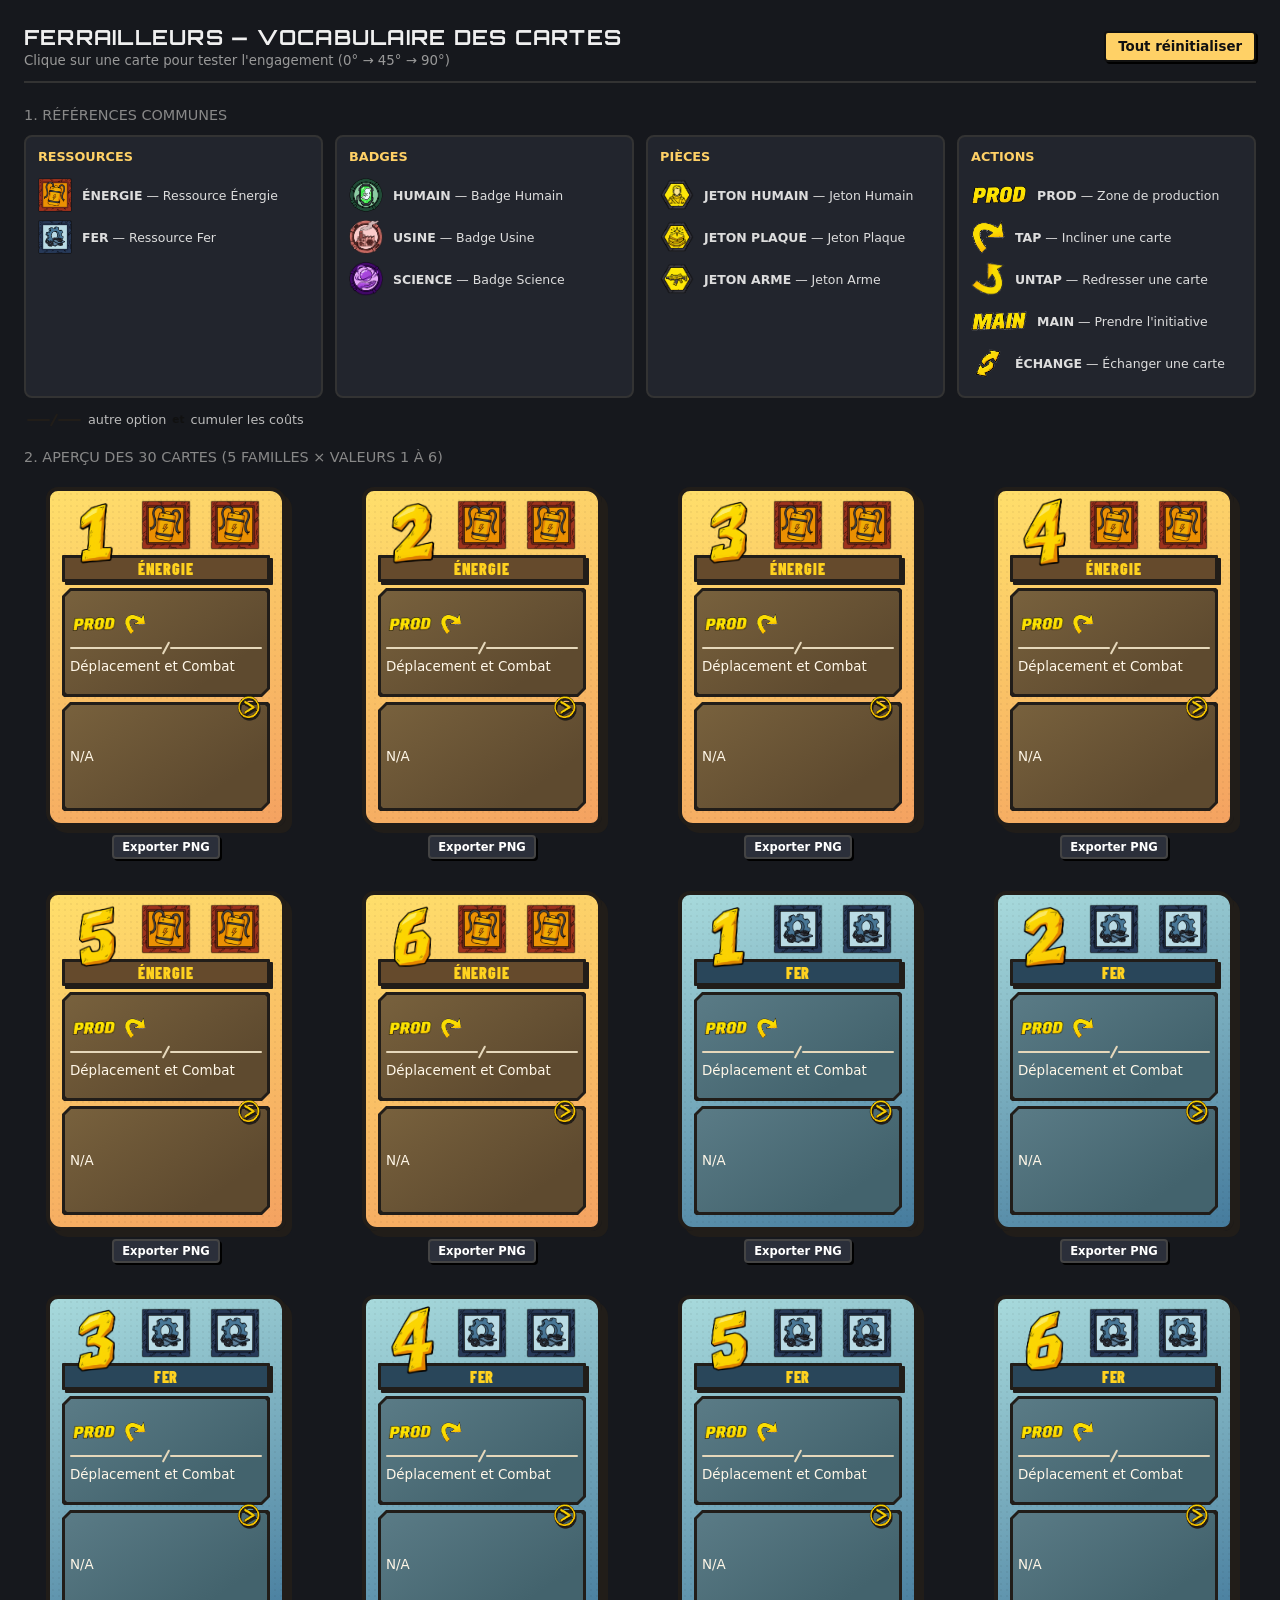
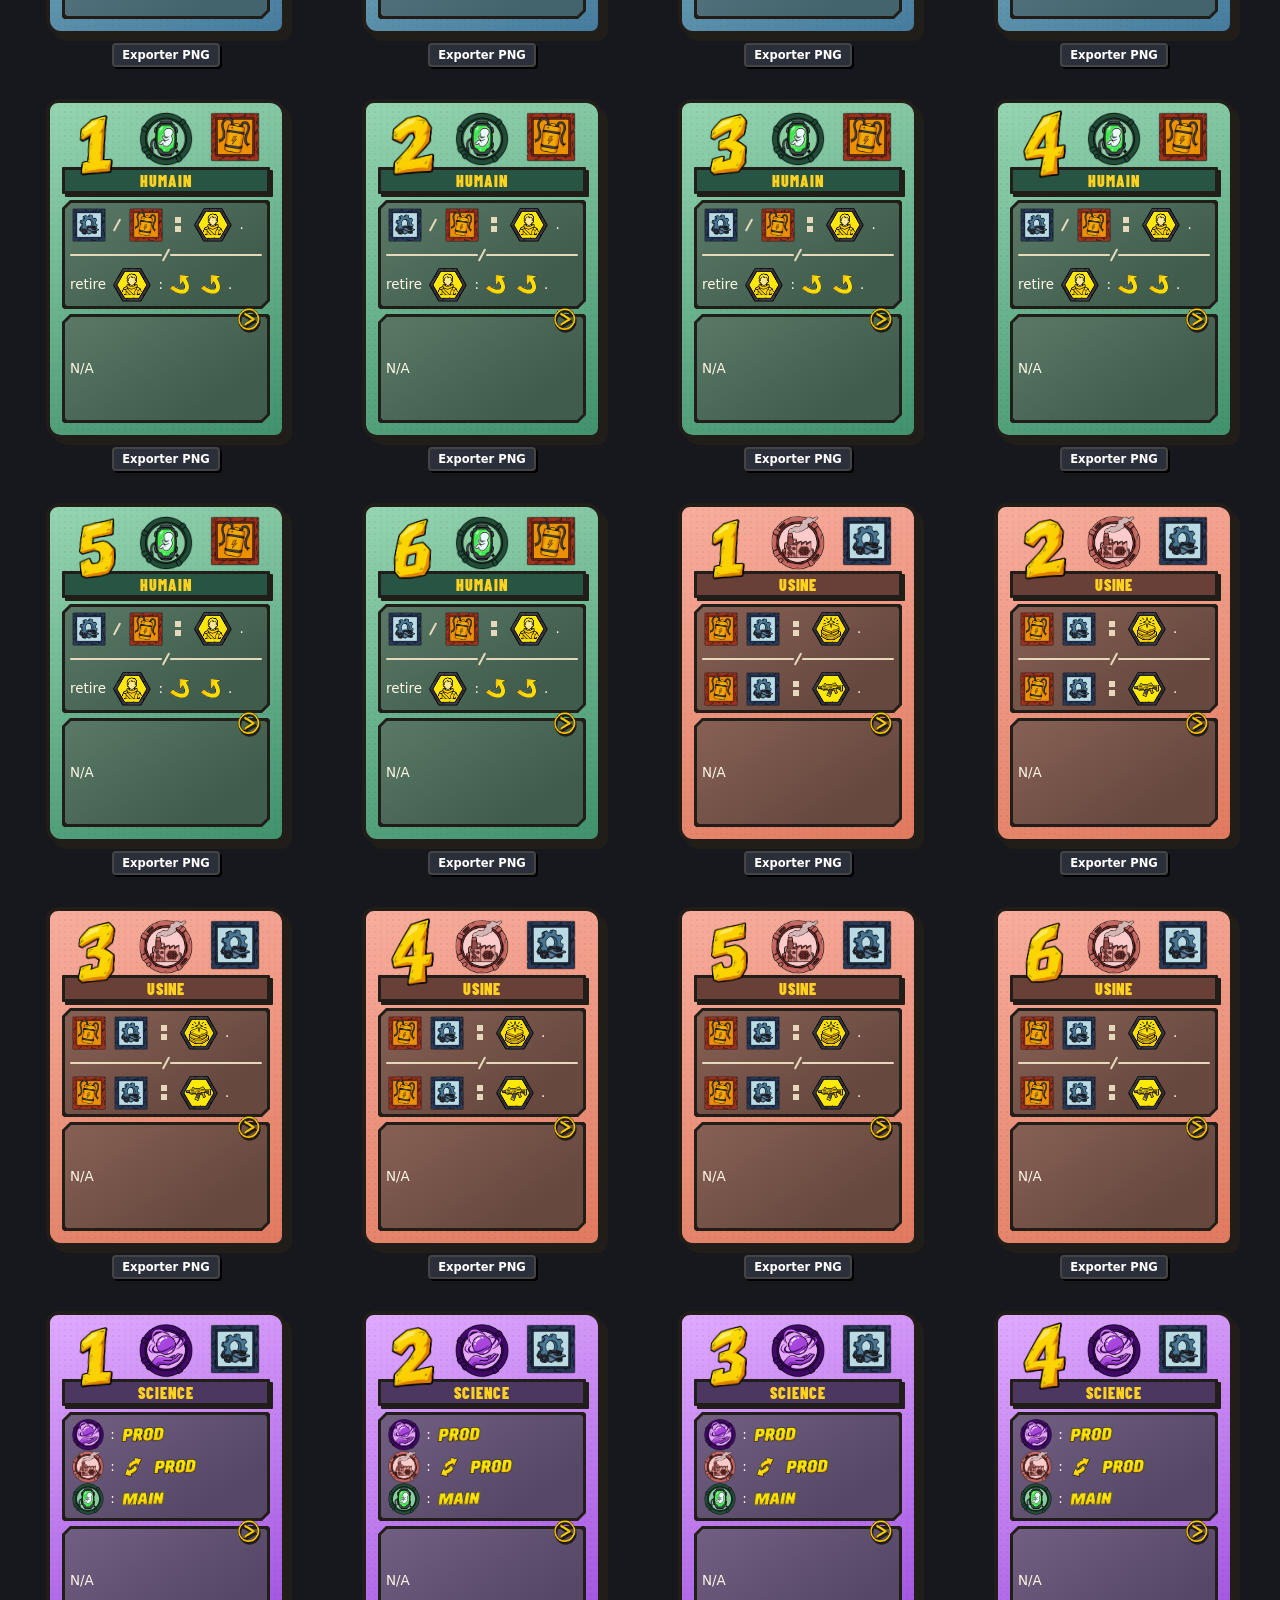
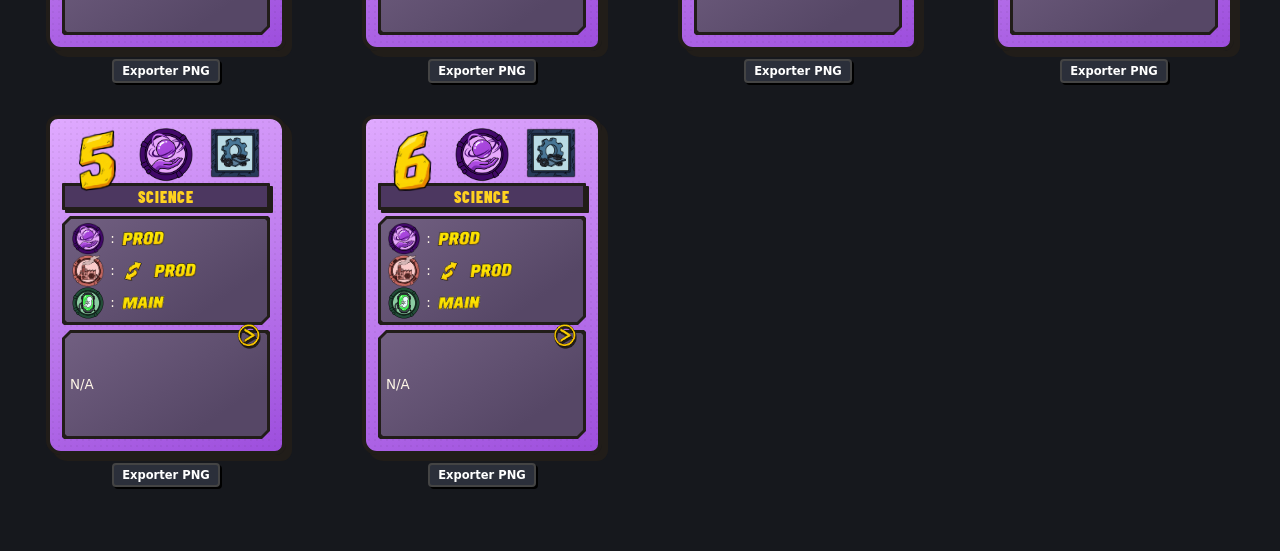
==== preview/cards.html @ 5aa98110 "Initial playable game prototype" ====
<!DOCTYPE html>
<html lang="fr">
<head>
  <meta charset="UTF-8">
  <title>Ferrailleurs — Vocabulaire et aperçu des cartes</title>
  <link href="https://fonts.googleapis.com/css2?family=Orbitron:wght@600;700;800;900&family=Barlow+Condensed:wght@800;900&display=swap" rel="stylesheet">

  <style>
    * { box-sizing: border-box; margin: 0; padding: 0; font-family: 'Segoe UI', system-ui, sans-serif; }
    :root {
      --tone-energie: #f4a261; --tone-fer: #457b9d; --tone-humain: #40916c;
      --tone-usine: #e07a5f; --tone-science: #9d4edd;
    }
    body { background: #16181d; color: #f0f0f0; padding: 24px; }

    header {
      display: flex; justify-content: space-between; align-items: center;
      margin-bottom: 24px; padding-bottom: 12px; border-bottom: 2px solid #333;
    }
    h1 { font-size: 1.3rem; letter-spacing: 0.06em; text-transform: uppercase; font-family: 'Orbitron', 'Barlow Condensed', sans-serif; }
    .controls { display: flex; gap: 10px; align-items: center; font-size: 0.85rem; color: #bbb; }
    button {
      background: #ffd166; color: #111; border: 2px solid #111; padding: 6px 12px;
      font-weight: 800; border-radius: 4px; cursor: pointer; box-shadow: 2px 2px 0 #000;
    }
    button:active { transform: translate(1px, 1px); box-shadow: 1px 1px 0 #000; }

    .section-title { font-size: 0.9rem; text-transform: uppercase; color: #888; margin: 20px 0 12px; }
    .term-groups { display: grid; grid-template-columns: repeat(auto-fit, minmax(260px, 1fr)); gap: 12px; margin-bottom: 28px; }
    .term-group { background: #22252d; border: 2px solid #333; border-radius: 8px; padding: 12px; }
    .term-group h3 { color: #ffd166; font-size: 0.8rem; margin-bottom: 10px; text-transform: uppercase; }
    .term-item { display: flex; align-items: center; gap: 10px; min-height: 42px; font-size: 0.78rem; color: #ddd; }
    .term-icon { width: 34px; height: 34px; object-fit: contain; flex: 0 0 34px; }
    .term-icon.prod, .term-icon.main { width: 56px; flex-basis: 56px; }
    .keyword { display: inline-flex; align-items: center; gap: 3px; font-weight: 900; white-space: nowrap; }
    .resource-word { display: inline-flex; align-items: center; justify-content: center; background: #ffd166; border: 1px solid #111; border-radius: 4px; color: #111; font-size: 0.52rem; font-weight: 900; line-height: 1.05; text-align: center; padding: 2px; width: 40px; height: 40px; }
    .resource-word.inline-icon { width: auto; height: auto; padding: 1px 3px; font-size: 0.55em; }
    .resource-word.term-icon { width: 34px; height: 34px; flex: 0 0 34px; }

    .cards-grid {
      display: grid; grid-template-columns: repeat(auto-fill, minmax(260px, 1fr));
      gap: 32px; justify-items: center; padding: 10px 0 40px;
    }
    body.single-export { width: 240px; height: 340px; padding: 0; overflow: hidden; background: transparent; }
    body.single-export > :not(#cards-list) { display: none !important; }
    body.single-export #cards-list { display: block; width: 240px; height: 340px; margin: 0; padding: 0; }
    body.single-export .card-wrapper { display: none; }
    body.single-export .card-wrapper.export-target { display: flex; width: 240px; height: 340px; gap: 0; }
    body.single-export .card-actions-bar { display: none; }
    body.single-export .card { width: 240px; height: 340px; box-shadow: none; transform: none; }

    /* --- TEMPLATE CARTE (Largeur 240px, Hauteur 340px) --- */
    .card-wrapper { display: flex; flex-direction: column; align-items: center; gap: 8px; }
    .card {
      width: 240px; height: 340px; border-radius: 12px 16px 11px 15px;
      border: 4px solid #211d19; box-shadow: 6px 6px 0 #211d19;
      display: flex; flex-direction: column;
      padding: 12px; position: relative; cursor: pointer;
      transition: transform 0.25s cubic-bezier(0.2, 0.8, 0.2, 1);
      user-select: none; overflow: hidden;
    }
    .card::before {
      content: ""; position: absolute; inset: 0; z-index: 1; pointer-events: none;
      background-image: radial-gradient(circle, rgba(32, 25, 20, 0.22) 0.8px, transparent 1px);
      background-size: 6px 6px; opacity: 0.2; mix-blend-mode: multiply;
    }

    .card.rot-0 { transform: rotate(0deg); }
    .card.rot-45 { transform: rotate(45deg) scale(0.92); }
    .card.rot-90 { transform: rotate(90deg) scale(0.92); filter: brightness(0.75); }

    .bg-energie { --card-ink: #654a2c; --card-shadow: #49351f; --card-panel: #efe6d4; --card-trim: #ffd34e; --box-face-hi: #78613d; --box-face-low: #5e4a2f; --box-edge: #98783e; background: linear-gradient(160deg, #ffdf6b 0%, var(--tone-energie) 100%); color: #111; }
    .bg-ressource { --card-ink: #29465a; --card-shadow: #1d3545; --card-panel: #dce7eb; --card-trim: #81d3df; --box-face-hi: #5a7b86; --box-face-low: #43636d; --box-edge: #2f5562; background: linear-gradient(160deg, #a8dadc 0%, var(--tone-fer) 100%); color: #111; }
    .bg-humain { --card-ink: #285444; --card-shadow: #1d4034; --card-panel: #dcebe2; --card-trim: #83e2b2; --box-face-hi: #597966; --box-face-low: #405c4c; --box-edge: #2d513f; background: linear-gradient(160deg, #95d5b2 0%, var(--tone-humain) 100%); color: #111; }
    .bg-construction { --card-ink: #694038; --card-shadow: #4d302a; --card-panel: #f1ddd8; --card-trim: #ffad94; --box-face-hi: #876054; --box-face-low: #66483f; --box-edge: #55352d; background: linear-gradient(160deg, #f8ad9d 0%, var(--tone-usine) 100%); color: #111; }
    .bg-science { --card-ink: #4c3760; --card-shadow: #382748; --card-panel: #e9dff0; --card-trim: #d59aff; --box-face-hi: #715f81; --box-face-low: #564766; --box-edge: #44334f; background: linear-gradient(160deg, #e0aaff 0%, var(--tone-science) 100%); color: #111; }

    .card-top {
      display: grid; grid-template-columns: repeat(3, minmax(0, 1fr)); gap: 0;
      justify-content: stretch; align-items: start; z-index: 3;
      margin-top: -3px; margin-bottom: 0;
    }
    .top-left-group {
      display: flex; align-items: center; gap: 6px;
    }
    .card-top .top-left-group { display: contents; }
    .card-top .value-box { grid-column: 1; justify-self: center; }
    .card-top .badges-left { grid-column: 2; justify-content: center; }
    .card-top .badges-right { grid-column: 3; justify-content: center; }
    .value-box {
      background: transparent; border: 0; border-radius: 0;
      width: 52px; height: 58px; flex: 0 0 52px;
      display: flex; align-items: flex-start; justify-content: center;
      overflow: visible; transform: rotate(-3deg); z-index: 2;
    }
    .card-number { display: block; width: 74px; height: 74px; max-width: none; object-fit: contain;
      transform: translateY(-4px);}

    .badges-left, .badges-right {
      display: flex; gap: 4px; align-items: center;
    }
    .badge-icon {
      width: 52px; height: 52px; display: flex; align-items: center; justify-content: center;
    }
    .card-top .badge-icon { width: 50px; height: 50px; }
    .card-top .badge-icon.badge-round { width: 54px; height: 54px; }
    .badge-icon img { width: 100%; height: 100%; object-fit: contain; }

    .inline-icon, .effect-icon { width: 32px; height: 32px; display: inline-block; object-fit: contain; vertical-align: middle; margin: 0 2px; border: 0; outline: 0; box-shadow: none; }
    .inline-icon.icon-energie, .inline-icon.icon-fer { width: 34px; height: 34px; }
    .inline-icon.icon-tokenhumain, .inline-icon.icon-tokenplaque, .inline-icon.icon-tokenarme { width: 40px; height: 40px; }
    .effect-icon.prod, .effect-icon.main { width: 44px; height: 29px; }
    .effect-icon.tap, .effect-icon.untap { width: 22px; height: 22px; }
    .effect-icon.swap { width: 24px; height: 24px; }
    .logic-word { display: inline-block; font-weight: 700; font-size: 0.65rem; margin: 0 2px; color: #111; line-height: 1.15; vertical-align: baseline; }
    .effect-colon { display: inline-flex; flex-direction: column; align-items: center; justify-content: center; gap: 3px; width: 12px; height: 24px; margin: 0 3px; vertical-align: middle; }
    .effect-colon::before, .effect-colon::after { content: ""; display: block; width: 6px; height: 6px; background: #211d19; }
    .choice-slash { display: inline-block; position: relative; width: 8px; height: 18px; vertical-align: middle; margin: 0 1px; }
    .choice-slash::before { content: ""; position: absolute; left: 3px; top: 2px; width: 2px; height: 14px; border-radius: 1px; background: #211d19; transform: rotate(28deg); }
    .choice-divider { display: flex; align-items: center; justify-content: center; gap: 0; width: 100%; height: 12px; margin: 4px 0; }
    .choice-divider::before, .choice-divider::after { content: ""; flex: 1; height: 2px; background: #211d19; border-radius: 1px; }
    .choice-divider .choice-slash { width: 8px; margin: 0; }
    .operator-legend { display: flex; flex-wrap: wrap; align-items: center; gap: 4px; color: #bbb; font-size: 0.8rem; margin: -14px 0 22px; }
    .operator-legend .choice-divider { width: 54px; flex: 0 0 54px; margin: 0 3px; }

    .family-banner {
      font-family: 'Barlow Condensed', 'Arial Narrow', sans-serif;
      font-weight: 900; font-size: 1rem; text-transform: uppercase;
      background: var(--card-ink); color: #ffd21f; padding: 1px 8px; border-radius: 1px;
      letter-spacing: 0.06em; border: 3px solid #211d19;
      box-shadow: 3px 3px 0 #211d19;
      text-align: center; margin-top: -3px; ; margin-bottom: 6px; position: relative; z-index: 2;
    }
    .card-text-container {
      display: flex; flex-direction: column; gap: 5px; z-index: 2; flex: 1; min-height: 0;
    }
    .card-box {
      position: relative; isolation: isolate; background: transparent;
      color: #fff7e8; border: 0; border-radius: 0;
      padding: 7px 8px; font-size: 0.84rem; font-weight: 500; line-height: 1.3;
      box-shadow: none;
      flex: 1; min-height: 0; display: flex; flex-direction: column; justify-content: center;
    }
    .card-box::before, .card-box::after { content: ""; position: absolute; pointer-events: none; }
    .card-box::before {
      inset: 0; z-index: -2; background: #211d19;
      clip-path: polygon(0 8px, 8px 0, calc(100% - 2px) 0, 100% 2px, 100% calc(100% - 8px), calc(100% - 8px) 100%, 2px 100%, 0 calc(100% - 2px));
      filter: drop-shadow(3px 3px 0 var(--box-edge)) drop-shadow(1px 1px 0 #211d19);
    }
    .card-box::after {
      inset: 3px; z-index: -1;
      background: linear-gradient(145deg, var(--box-face-hi) 0%, var(--box-face-low) 78%);
      clip-path: polygon(0 6px, 6px 0, calc(100% - 2px) 0, 100% 2px, 100% calc(100% - 6px), calc(100% - 6px) 100%, 2px 100%, 0 calc(100% - 2px));
    }
    .card-box > div { position: relative; z-index: 1; }
    .sup-icon { position: absolute; top: -8px; right: 8px; z-index: 3; width: 26px; height: 26px; object-fit: contain; filter: drop-shadow(1px 2px 0 #211d19); }
    .card-box .choice-divider::before, .card-box .choice-divider::after,
    .card-box .choice-slash::before,
    .card-box .effect-colon::before, .card-box .effect-colon::after { background: #e6d8bb; }

    .btn-mini { padding: 3px 8px; font-size: 0.72rem; background: #2b2f3a; color: #fff; border-color: #444; }
  </style>
</head>
<body>

  <header>
    <div>
      <h1>Ferrailleurs — Vocabulaire des cartes</h1>
      <small style="color:#999">Clique sur une carte pour tester l'engagement (0° → 45° → 90°)</small>
    </div>
    <div class="controls">
      <button onclick="resetAllRotations()">Tout réinitialiser</button>
    </div>
  </header>

  <div class="section-title">1. Références communes</div>
  <div class="term-groups" id="terms-list"></div>
  <div class="operator-legend"><span class="choice-divider" aria-hidden="true"><span class="choice-slash"></span></span><span>autre option</span><span class="logic-word">et</span><span>cumuler les coûts</span></div>

  <div class="section-title">2. Aperçu des 30 cartes (5 familles × valeurs 1 à 6)</div>
  <div class="cards-grid" id="cards-list"></div>

  <script src="../src/data/cards.js"></script>
  <script>
    const ICONS = {
      energie: { src: "../assets/resources/badge_power.png", label: "ÉNERGIE", group: "Ressources" },
      fer: { src: "../assets/resources/badge_ressource.png", label: "FER", group: "Ressources" },
      humain: { src: "../assets/badges/badge_human.png", label: "HUMAIN", group: "Badges" },
      usine: { src: "../assets/badges/badge_factory.png", label: "USINE", group: "Badges" },
      science: { src: "../assets/badges/badge_science.png", label: "SCIENCE", group: "Badges" },
      tokenHumain: { src: "../assets/token/token_human.png", label: "JETON HUMAIN", group: "Pièces" },
      tokenPlaque: { src: "../assets/token/token_grid.png", label: "JETON PLAQUE", group: "Pièces" },
      tokenArme: { src: "../assets/token/token_gun.png", label: "JETON ARME", group: "Pièces" },
      prod: { src: "../assets/divers/div_prod.png", label: "PROD", group: "Actions" },
      tap: { src: "../assets/divers/div_tap.png", label: "TAP", group: "Actions" },
      untap: { src: "../assets/divers/div_untap.png", label: "UNTAP", group: "Actions" },
      main: { src: "../assets/divers/div_main.png", label: "MAIN", group: "Actions" },
      swap: { src: "../assets/divers/div_swap.png", label: "ÉCHANGE", group: "Actions" }
    };

    const icon = (key, className = "inline-icon") =>
      `<img src="${ICONS[key].src}" alt="${ICONS[key].label}" class="${className} icon-${key.toLowerCase()}">`;

    const keyword = (key) => icon(key, `effect-icon ${key}`);
    const connector = (word) => `<span class="logic-word">${word.toLowerCase()}</span>`;
    const effectColon = () => `<span class="effect-colon" role="img" aria-label="produit"></span>`;
    const choiceSlash = () => `<span class="choice-slash" role="img" aria-label="choix"></span>`;
    const choiceDivider = () => `<div class="choice-divider" role="img" aria-label="autre option"><span class="choice-slash"></span></div>`;

    const ICON_GROUPS = [
      { title: "Ressources", keys: ["energie", "fer"], descriptions: ["Ressource Énergie", "Ressource Fer"] },
      { title: "Badges", keys: ["humain", "usine", "science"], descriptions: ["Badge Humain", "Badge Usine", "Badge Science"] },
      { title: "Pièces", keys: ["tokenHumain", "tokenPlaque", "tokenArme"], descriptions: ["Jeton Humain", "Jeton Plaque", "Jeton Arme"] },
      { title: "Actions", keys: ["prod", "tap", "untap", "main", "swap"], descriptions: ["Zone de production", "Incliner une carte", "Redresser une carte", "Prendre l'initiative", "Échanger une carte"] }
    ];

    document.getElementById("terms-list").innerHTML = ICON_GROUPS.map(group => `
      <section class="term-group">
        <h3>${group.title}</h3>
        ${group.keys.map((key, i) => `
          <div class="term-item">${icon(key, `term-icon ${key}`)}<span><strong>${ICONS[key].label}</strong> — ${group.descriptions[i]}</span></div>
        `).join("")}
      </section>
    `).join("");

    const renderPreviewTokens = tokens => tokens.map(token => {
      if (token.icon) return ICONS[token.icon].group === "Actions" ? keyword(token.icon) : icon(token.icon);
      if (token.choice) return choiceSlash();
      if (token.colon) return effectColon();
      if (token.divider) return choiceDivider();
      if (token.br) return "<br>";
      return token.text || "";
    }).join(" ");
    const CARDS_SAMPLE = Object.keys(CARD_TYPES).flatMap(type =>
      Array.from({ length: 6 }, (_, index) => {
        const card = createCard(type, index + 1);
        const family = CARD_TYPES[type];
        return {
          ...card, familyName: family.familyName,
          leftBadges: card.leftBadges, rightBadges: card.rightBadges,
          box1: renderPreviewTokens(card.previewTokens), box2: renderPreviewTokens(card.secretPreviewTokens) || "N/A",
        };
      })
    );

    const cardsEl = document.getElementById("cards-list");
    CARDS_SAMPLE.forEach((c, idx) => {
      const badgeClass = t => ["humain", "usine", "science"].includes(t) ? "badge-round" : "badge-square";
      const leftHTML = c.leftBadges.map(t => `<div class="badge-icon ${badgeClass(t)}">${icon(t, "")}</div>`).join("");
      const rightHTML = c.rightBadges.map(t => `<div class="badge-icon ${badgeClass(t)}">${icon(t, "")}</div>`).join("");

      cardsEl.innerHTML += `
        <div class="card-wrapper">
          <div class="card bg-${c.type} rot-0" id="card-${idx}" data-export-key="${c.type}_${c.value}" data-rot="0" onclick="cycleRotation(${idx})">
            
            <div class="card-top">
              <div class="top-left-group">
                <div class="value-box"><img class="card-number" src="../assets/numbers/num_${c.value}.png" alt="Valeur ${c.value}"></div>
                <div class="badges-left">${leftHTML}</div>
              </div>
              <div class="badges-right">${rightHTML}</div>
            </div>

            <div class="family-banner">${c.familyName}</div>

            <div class="card-text-container">
              <div class="card-box"><div>${c.box1}</div></div>
              <div class="card-box lower-box"><img class="sup-icon" src="../assets/divers/div_sup.png" alt=""><div>${c.box2}</div></div>
            </div>

          </div>
          <div class="card-actions-bar">
            <button class="btn-mini" onclick="exportCardPNG('card-${idx}', '${c.type}_${c.value}')">Exporter PNG</button>
          </div>
        </div>`;
    });

    const exportKey = new URLSearchParams(location.search).get("card");
    if (exportKey) {
      document.body.classList.add("single-export");
      document.querySelectorAll(".card-wrapper").forEach(wrapper => {
        wrapper.classList.toggle("export-target", wrapper.querySelector(".card")?.dataset.exportKey === exportKey);
      });
    }

    function cycleRotation(idx) {
      const el = document.getElementById(`card-${idx}`);
      const cur = parseInt(el.dataset.rot, 10);
      const next = cur === 0 ? 45 : (cur === 45 ? 90 : 0);
      el.classList.remove(`rot-${cur}`);
      el.classList.add(`rot-${next}`);
      el.dataset.rot = next;
    }

    function resetAllRotations() {
      document.querySelectorAll(".card").forEach(el => {
        el.classList.remove("rot-45", "rot-90");
        el.classList.add("rot-0");
        el.dataset.rot = 0;
      });
    }

    function exportCardPNG(elementId, filename) {
      const node = document.getElementById(elementId);
      const clone = node.cloneNode(true);
      clone.classList.remove("rot-45", "rot-90");
      clone.classList.add("rot-0");
      clone.style.margin = "0";
      clone.style.boxShadow = "none";

      const styles = document.querySelector("style").innerHTML;
      const svgData = `
        <svg xmlns="http://www.w3.org/2000/svg" width="240" height="340">
          <foreignObject width="100%" height="100%">
            <div xmlns="http://www.w3.org/1999/xhtml">
              <style>${styles}</style>
              ${clone.outerHTML}
            </div>
          </foreignObject>
        </svg>`;

      const img = new Image();
      const svgBlob = new Blob([svgData], { type: "image/svg+xml;charset=utf-8" });
      const url = URL.createObjectURL(svgBlob);

      img.onload = function () {
        const canvas = document.createElement("canvas");
        canvas.width = 480; 
        canvas.height = 680;
        const ctx = canvas.getContext("2d");
        ctx.scale(2, 2);
        ctx.drawImage(img, 0, 0);
        URL.revokeObjectURL(url);

        const a = document.createElement("a");
        a.download = `${filename}.png`;
        a.href = canvas.toDataURL("image/png");
        a.click();
      };
      img.src = url;
    }
  </script>
</body>
</html>
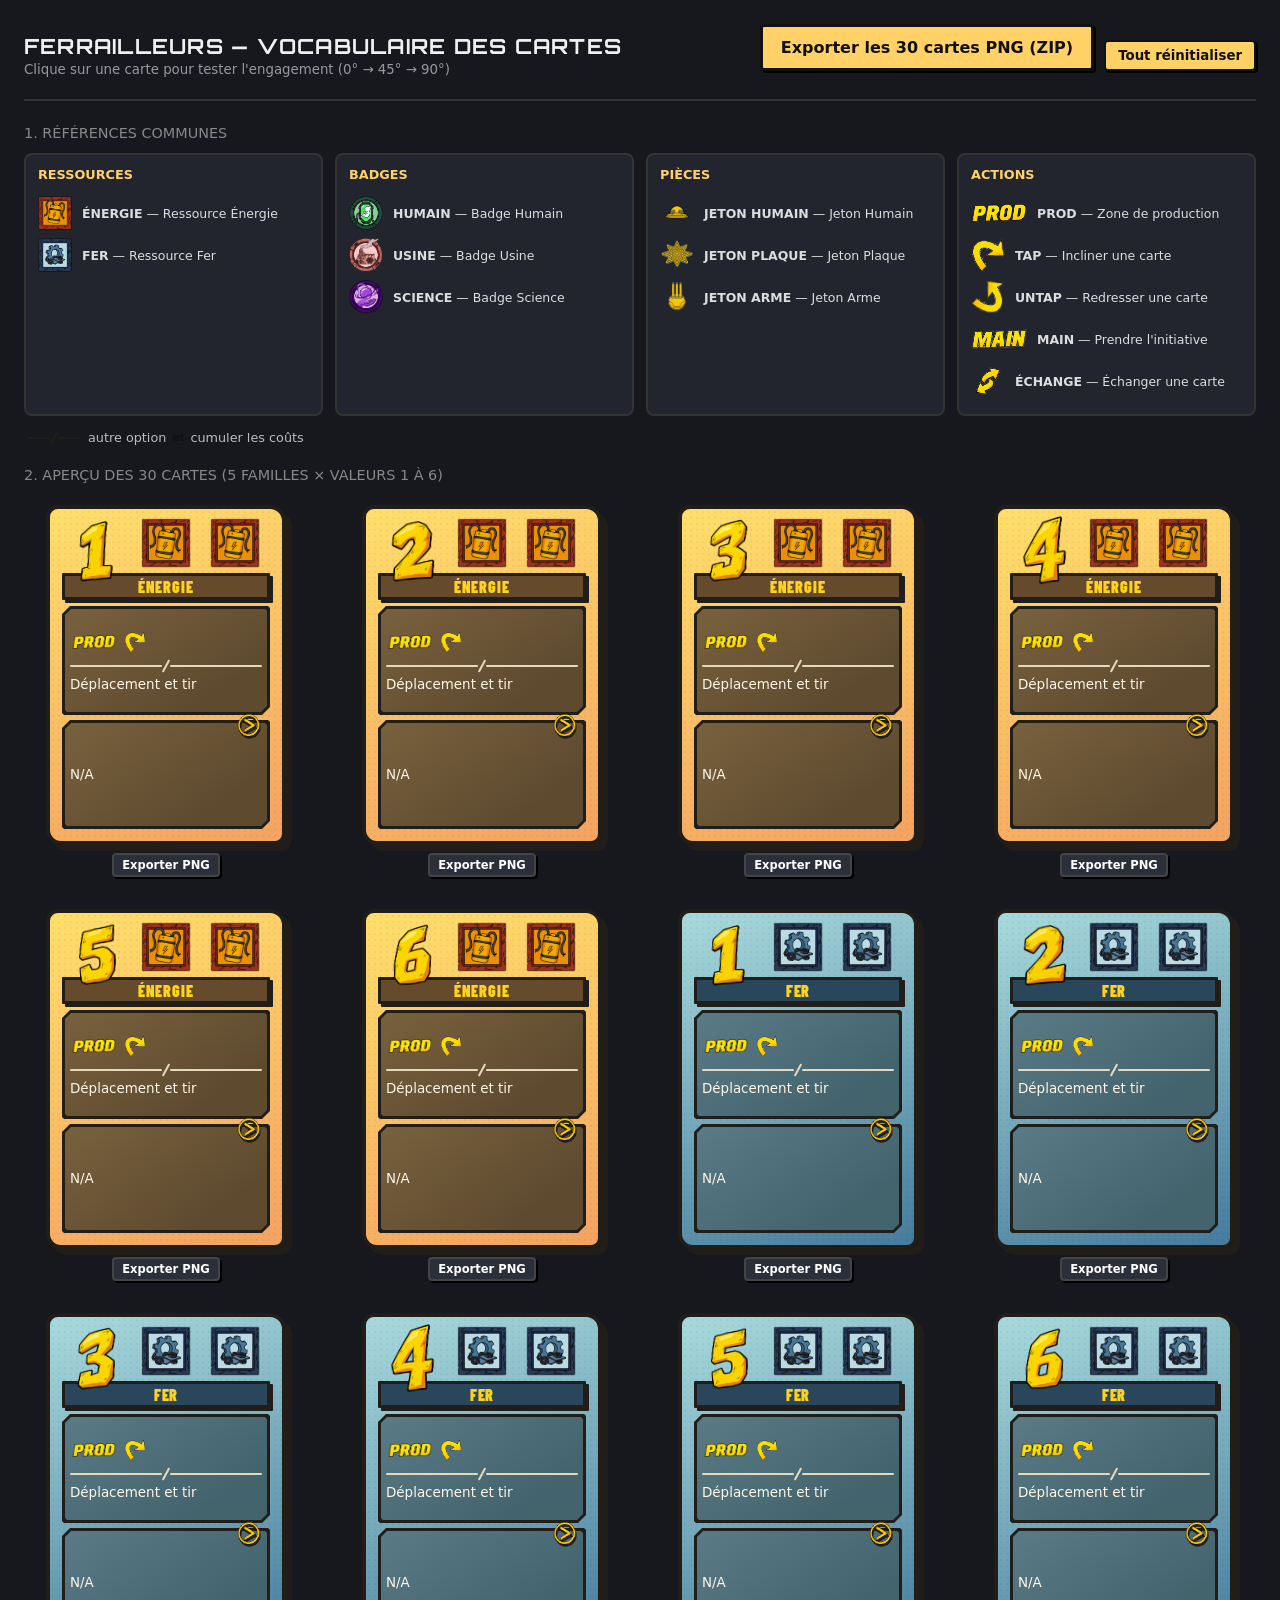
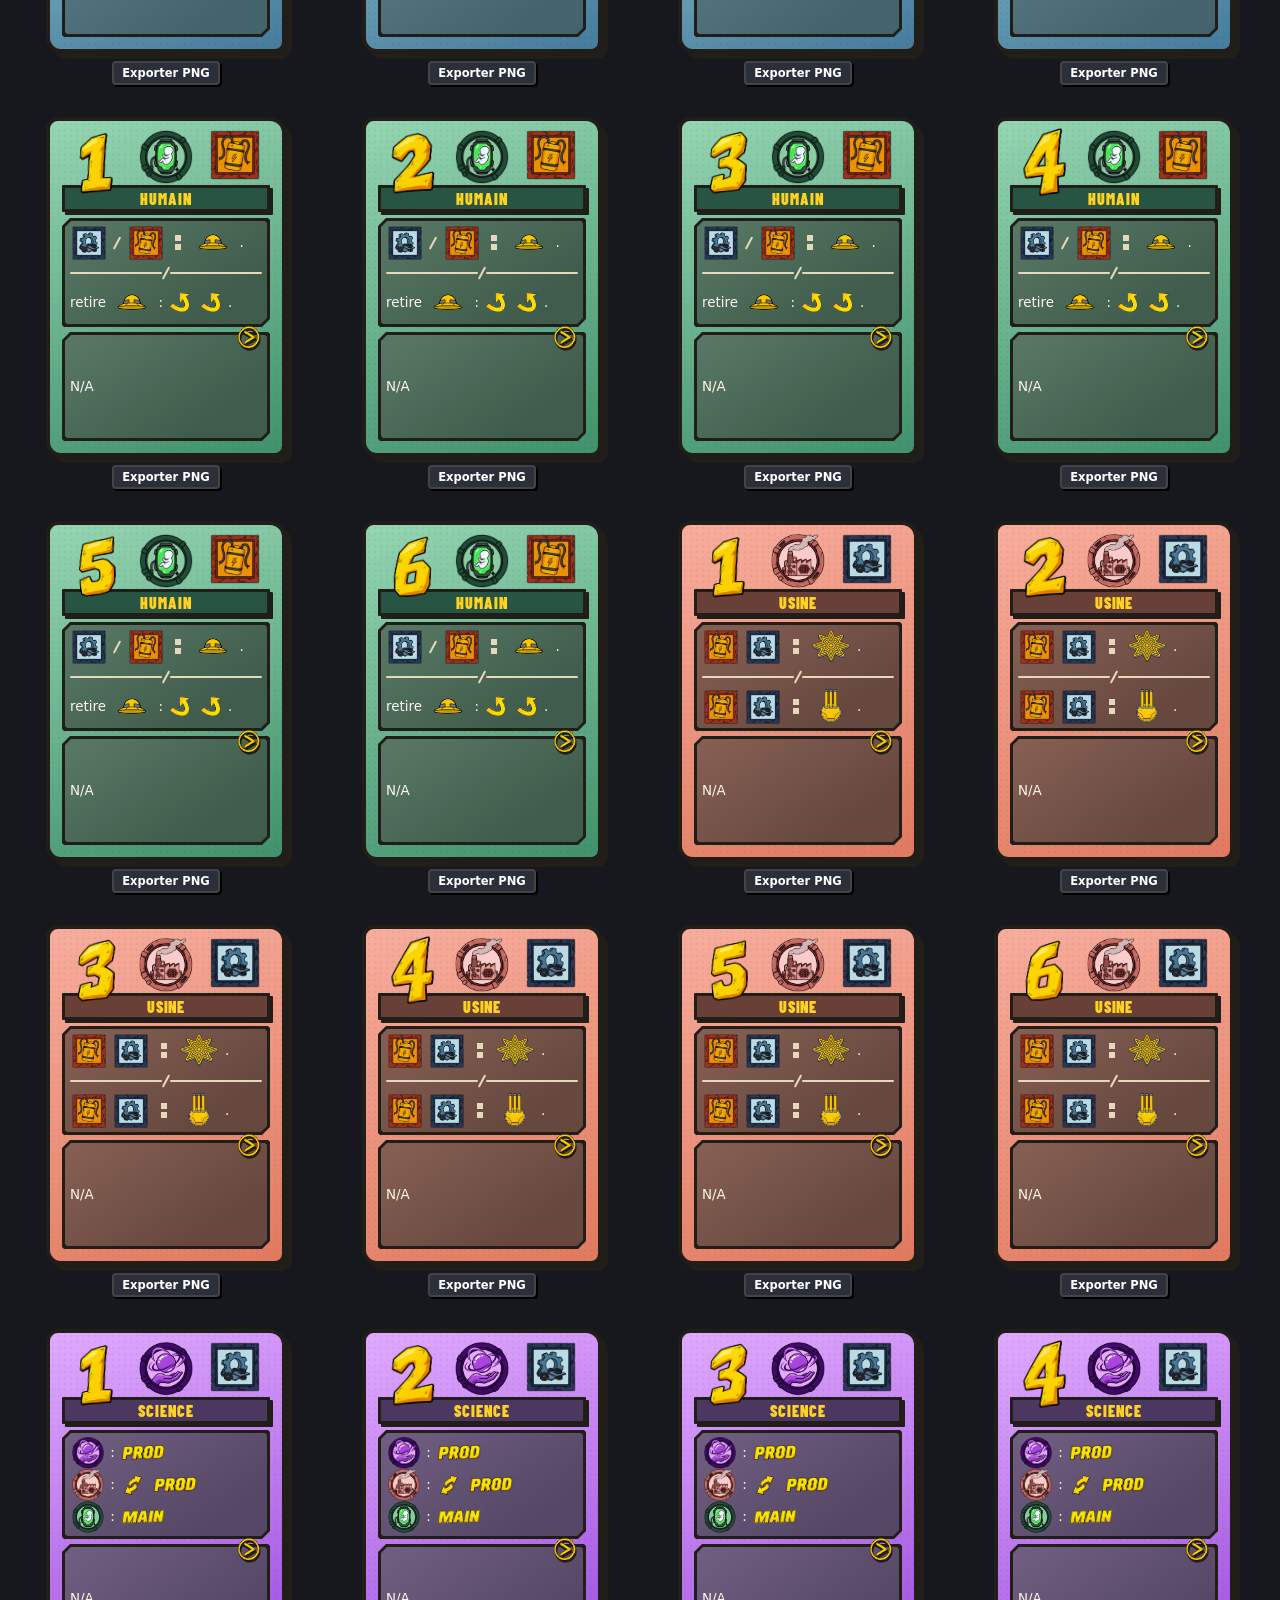
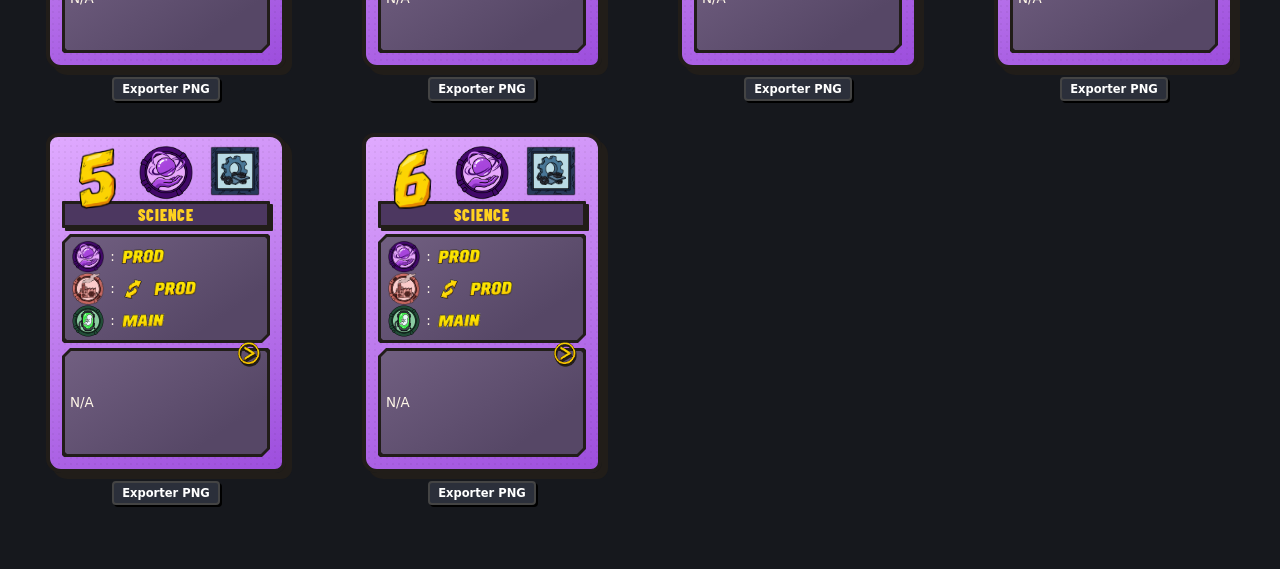
==== commit 68bb275c: "V1: playable game and objective studio" ====
--- a/preview/cards.html
+++ b/preview/cards.html
@@ -5,161 +5,7 @@
   <title>Ferrailleurs — Vocabulaire et aperçu des cartes</title>
   <link href="https://fonts.googleapis.com/css2?family=Orbitron:wght@600;700;800;900&family=Barlow+Condensed:wght@800;900&display=swap" rel="stylesheet">
 
-  <style>
-    * { box-sizing: border-box; margin: 0; padding: 0; font-family: 'Segoe UI', system-ui, sans-serif; }
-    :root {
-      --tone-energie: #f4a261; --tone-fer: #457b9d; --tone-humain: #40916c;
-      --tone-usine: #e07a5f; --tone-science: #9d4edd;
-    }
-    body { background: #16181d; color: #f0f0f0; padding: 24px; }
-
-    header {
-      display: flex; justify-content: space-between; align-items: center;
-      margin-bottom: 24px; padding-bottom: 12px; border-bottom: 2px solid #333;
-    }
-    h1 { font-size: 1.3rem; letter-spacing: 0.06em; text-transform: uppercase; font-family: 'Orbitron', 'Barlow Condensed', sans-serif; }
-    .controls { display: flex; gap: 10px; align-items: center; font-size: 0.85rem; color: #bbb; }
-    button {
-      background: #ffd166; color: #111; border: 2px solid #111; padding: 6px 12px;
-      font-weight: 800; border-radius: 4px; cursor: pointer; box-shadow: 2px 2px 0 #000;
-    }
-    button:active { transform: translate(1px, 1px); box-shadow: 1px 1px 0 #000; }
-
-    .section-title { font-size: 0.9rem; text-transform: uppercase; color: #888; margin: 20px 0 12px; }
-    .term-groups { display: grid; grid-template-columns: repeat(auto-fit, minmax(260px, 1fr)); gap: 12px; margin-bottom: 28px; }
-    .term-group { background: #22252d; border: 2px solid #333; border-radius: 8px; padding: 12px; }
-    .term-group h3 { color: #ffd166; font-size: 0.8rem; margin-bottom: 10px; text-transform: uppercase; }
-    .term-item { display: flex; align-items: center; gap: 10px; min-height: 42px; font-size: 0.78rem; color: #ddd; }
-    .term-icon { width: 34px; height: 34px; object-fit: contain; flex: 0 0 34px; }
-    .term-icon.prod, .term-icon.main { width: 56px; flex-basis: 56px; }
-    .keyword { display: inline-flex; align-items: center; gap: 3px; font-weight: 900; white-space: nowrap; }
-    .resource-word { display: inline-flex; align-items: center; justify-content: center; background: #ffd166; border: 1px solid #111; border-radius: 4px; color: #111; font-size: 0.52rem; font-weight: 900; line-height: 1.05; text-align: center; padding: 2px; width: 40px; height: 40px; }
-    .resource-word.inline-icon { width: auto; height: auto; padding: 1px 3px; font-size: 0.55em; }
-    .resource-word.term-icon { width: 34px; height: 34px; flex: 0 0 34px; }
-
-    .cards-grid {
-      display: grid; grid-template-columns: repeat(auto-fill, minmax(260px, 1fr));
-      gap: 32px; justify-items: center; padding: 10px 0 40px;
-    }
-    body.single-export { width: 240px; height: 340px; padding: 0; overflow: hidden; background: transparent; }
-    body.single-export > :not(#cards-list) { display: none !important; }
-    body.single-export #cards-list { display: block; width: 240px; height: 340px; margin: 0; padding: 0; }
-    body.single-export .card-wrapper { display: none; }
-    body.single-export .card-wrapper.export-target { display: flex; width: 240px; height: 340px; gap: 0; }
-    body.single-export .card-actions-bar { display: none; }
-    body.single-export .card { width: 240px; height: 340px; box-shadow: none; transform: none; }
-
-    /* --- TEMPLATE CARTE (Largeur 240px, Hauteur 340px) --- */
-    .card-wrapper { display: flex; flex-direction: column; align-items: center; gap: 8px; }
-    .card {
-      width: 240px; height: 340px; border-radius: 12px 16px 11px 15px;
-      border: 4px solid #211d19; box-shadow: 6px 6px 0 #211d19;
-      display: flex; flex-direction: column;
-      padding: 12px; position: relative; cursor: pointer;
-      transition: transform 0.25s cubic-bezier(0.2, 0.8, 0.2, 1);
-      user-select: none; overflow: hidden;
-    }
-    .card::before {
-      content: ""; position: absolute; inset: 0; z-index: 1; pointer-events: none;
-      background-image: radial-gradient(circle, rgba(32, 25, 20, 0.22) 0.8px, transparent 1px);
-      background-size: 6px 6px; opacity: 0.2; mix-blend-mode: multiply;
-    }
-
-    .card.rot-0 { transform: rotate(0deg); }
-    .card.rot-45 { transform: rotate(45deg) scale(0.92); }
-    .card.rot-90 { transform: rotate(90deg) scale(0.92); filter: brightness(0.75); }
-
-    .bg-energie { --card-ink: #654a2c; --card-shadow: #49351f; --card-panel: #efe6d4; --card-trim: #ffd34e; --box-face-hi: #78613d; --box-face-low: #5e4a2f; --box-edge: #98783e; background: linear-gradient(160deg, #ffdf6b 0%, var(--tone-energie) 100%); color: #111; }
-    .bg-ressource { --card-ink: #29465a; --card-shadow: #1d3545; --card-panel: #dce7eb; --card-trim: #81d3df; --box-face-hi: #5a7b86; --box-face-low: #43636d; --box-edge: #2f5562; background: linear-gradient(160deg, #a8dadc 0%, var(--tone-fer) 100%); color: #111; }
-    .bg-humain { --card-ink: #285444; --card-shadow: #1d4034; --card-panel: #dcebe2; --card-trim: #83e2b2; --box-face-hi: #597966; --box-face-low: #405c4c; --box-edge: #2d513f; background: linear-gradient(160deg, #95d5b2 0%, var(--tone-humain) 100%); color: #111; }
-    .bg-construction { --card-ink: #694038; --card-shadow: #4d302a; --card-panel: #f1ddd8; --card-trim: #ffad94; --box-face-hi: #876054; --box-face-low: #66483f; --box-edge: #55352d; background: linear-gradient(160deg, #f8ad9d 0%, var(--tone-usine) 100%); color: #111; }
-    .bg-science { --card-ink: #4c3760; --card-shadow: #382748; --card-panel: #e9dff0; --card-trim: #d59aff; --box-face-hi: #715f81; --box-face-low: #564766; --box-edge: #44334f; background: linear-gradient(160deg, #e0aaff 0%, var(--tone-science) 100%); color: #111; }
-
-    .card-top {
-      display: grid; grid-template-columns: repeat(3, minmax(0, 1fr)); gap: 0;
-      justify-content: stretch; align-items: start; z-index: 3;
-      margin-top: -3px; margin-bottom: 0;
-    }
-    .top-left-group {
-      display: flex; align-items: center; gap: 6px;
-    }
-    .card-top .top-left-group { display: contents; }
-    .card-top .value-box { grid-column: 1; justify-self: center; }
-    .card-top .badges-left { grid-column: 2; justify-content: center; }
-    .card-top .badges-right { grid-column: 3; justify-content: center; }
-    .value-box {
-      background: transparent; border: 0; border-radius: 0;
-      width: 52px; height: 58px; flex: 0 0 52px;
-      display: flex; align-items: flex-start; justify-content: center;
-      overflow: visible; transform: rotate(-3deg); z-index: 2;
-    }
-    .card-number { display: block; width: 74px; height: 74px; max-width: none; object-fit: contain;
-      transform: translateY(-4px);}
-
-    .badges-left, .badges-right {
-      display: flex; gap: 4px; align-items: center;
-    }
-    .badge-icon {
-      width: 52px; height: 52px; display: flex; align-items: center; justify-content: center;
-    }
-    .card-top .badge-icon { width: 50px; height: 50px; }
-    .card-top .badge-icon.badge-round { width: 54px; height: 54px; }
-    .badge-icon img { width: 100%; height: 100%; object-fit: contain; }
-
-    .inline-icon, .effect-icon { width: 32px; height: 32px; display: inline-block; object-fit: contain; vertical-align: middle; margin: 0 2px; border: 0; outline: 0; box-shadow: none; }
-    .inline-icon.icon-energie, .inline-icon.icon-fer { width: 34px; height: 34px; }
-    .inline-icon.icon-tokenhumain, .inline-icon.icon-tokenplaque, .inline-icon.icon-tokenarme { width: 40px; height: 40px; }
-    .effect-icon.prod, .effect-icon.main { width: 44px; height: 29px; }
-    .effect-icon.tap, .effect-icon.untap { width: 22px; height: 22px; }
-    .effect-icon.swap { width: 24px; height: 24px; }
-    .logic-word { display: inline-block; font-weight: 700; font-size: 0.65rem; margin: 0 2px; color: #111; line-height: 1.15; vertical-align: baseline; }
-    .effect-colon { display: inline-flex; flex-direction: column; align-items: center; justify-content: center; gap: 3px; width: 12px; height: 24px; margin: 0 3px; vertical-align: middle; }
-    .effect-colon::before, .effect-colon::after { content: ""; display: block; width: 6px; height: 6px; background: #211d19; }
-    .choice-slash { display: inline-block; position: relative; width: 8px; height: 18px; vertical-align: middle; margin: 0 1px; }
-    .choice-slash::before { content: ""; position: absolute; left: 3px; top: 2px; width: 2px; height: 14px; border-radius: 1px; background: #211d19; transform: rotate(28deg); }
-    .choice-divider { display: flex; align-items: center; justify-content: center; gap: 0; width: 100%; height: 12px; margin: 4px 0; }
-    .choice-divider::before, .choice-divider::after { content: ""; flex: 1; height: 2px; background: #211d19; border-radius: 1px; }
-    .choice-divider .choice-slash { width: 8px; margin: 0; }
-    .operator-legend { display: flex; flex-wrap: wrap; align-items: center; gap: 4px; color: #bbb; font-size: 0.8rem; margin: -14px 0 22px; }
-    .operator-legend .choice-divider { width: 54px; flex: 0 0 54px; margin: 0 3px; }
-
-    .family-banner {
-      font-family: 'Barlow Condensed', 'Arial Narrow', sans-serif;
-      font-weight: 900; font-size: 1rem; text-transform: uppercase;
-      background: var(--card-ink); color: #ffd21f; padding: 1px 8px; border-radius: 1px;
-      letter-spacing: 0.06em; border: 3px solid #211d19;
-      box-shadow: 3px 3px 0 #211d19;
-      text-align: center; margin-top: -3px; ; margin-bottom: 6px; position: relative; z-index: 2;
-    }
-    .card-text-container {
-      display: flex; flex-direction: column; gap: 5px; z-index: 2; flex: 1; min-height: 0;
-    }
-    .card-box {
-      position: relative; isolation: isolate; background: transparent;
-      color: #fff7e8; border: 0; border-radius: 0;
-      padding: 7px 8px; font-size: 0.84rem; font-weight: 500; line-height: 1.3;
-      box-shadow: none;
-      flex: 1; min-height: 0; display: flex; flex-direction: column; justify-content: center;
-    }
-    .card-box::before, .card-box::after { content: ""; position: absolute; pointer-events: none; }
-    .card-box::before {
-      inset: 0; z-index: -2; background: #211d19;
-      clip-path: polygon(0 8px, 8px 0, calc(100% - 2px) 0, 100% 2px, 100% calc(100% - 8px), calc(100% - 8px) 100%, 2px 100%, 0 calc(100% - 2px));
-      filter: drop-shadow(3px 3px 0 var(--box-edge)) drop-shadow(1px 1px 0 #211d19);
-    }
-    .card-box::after {
-      inset: 3px; z-index: -1;
-      background: linear-gradient(145deg, var(--box-face-hi) 0%, var(--box-face-low) 78%);
-      clip-path: polygon(0 6px, 6px 0, calc(100% - 2px) 0, 100% 2px, 100% calc(100% - 6px), calc(100% - 6px) 100%, 2px 100%, 0 calc(100% - 2px));
-    }
-    .card-box > div { position: relative; z-index: 1; }
-    .sup-icon { position: absolute; top: -8px; right: 8px; z-index: 3; width: 26px; height: 26px; object-fit: contain; filter: drop-shadow(1px 2px 0 #211d19); }
-    .card-box .choice-divider::before, .card-box .choice-divider::after,
-    .card-box .choice-slash::before,
-    .card-box .effect-colon::before, .card-box .effect-colon::after { background: #e6d8bb; }
-
-    .btn-mini { padding: 3px 8px; font-size: 0.72rem; background: #2b2f3a; color: #fff; border-color: #444; }
-  </style>
+  <link rel="stylesheet" href="cards.css">
 </head>
 <body>
 
@@ -169,6 +15,10 @@
       <small style="color:#999">Clique sur une carte pour tester l'engagement (0° → 45° → 90°)</small>
     </div>
     <div class="controls">
+      <div class="export-all-control">
+        <button class="btn-export-all" id="btn-export-all" type="button" onclick="exportAllCardsPNG()">Exporter les 30 cartes PNG (ZIP)</button>
+        <span class="export-status" id="export-status" aria-live="polite"></span>
+      </div>
       <button onclick="resetAllRotations()">Tout réinitialiser</button>
     </div>
   </header>
@@ -180,166 +30,12 @@
   <div class="section-title">2. Aperçu des 30 cartes (5 familles × valeurs 1 à 6)</div>
   <div class="cards-grid" id="cards-list"></div>
 
+  <script src="../src/render/common.js"></script>
+  <script src="../src/data/card-art.js"></script>
   <script src="../src/data/cards.js"></script>
-  <script>
-    const ICONS = {
-      energie: { src: "../assets/resources/badge_power.png", label: "ÉNERGIE", group: "Ressources" },
-      fer: { src: "../assets/resources/badge_ressource.png", label: "FER", group: "Ressources" },
-      humain: { src: "../assets/badges/badge_human.png", label: "HUMAIN", group: "Badges" },
-      usine: { src: "../assets/badges/badge_factory.png", label: "USINE", group: "Badges" },
-      science: { src: "../assets/badges/badge_science.png", label: "SCIENCE", group: "Badges" },
-      tokenHumain: { src: "../assets/token/token_human.png", label: "JETON HUMAIN", group: "Pièces" },
-      tokenPlaque: { src: "../assets/token/token_grid.png", label: "JETON PLAQUE", group: "Pièces" },
-      tokenArme: { src: "../assets/token/token_gun.png", label: "JETON ARME", group: "Pièces" },
-      prod: { src: "../assets/divers/div_prod.png", label: "PROD", group: "Actions" },
-      tap: { src: "../assets/divers/div_tap.png", label: "TAP", group: "Actions" },
-      untap: { src: "../assets/divers/div_untap.png", label: "UNTAP", group: "Actions" },
-      main: { src: "../assets/divers/div_main.png", label: "MAIN", group: "Actions" },
-      swap: { src: "../assets/divers/div_swap.png", label: "ÉCHANGE", group: "Actions" }
-    };
+  <script src="../src/render/card-studio.js"></script>
+  <script src="cards.js"></script>
 
-    const icon = (key, className = "inline-icon") =>
-      `<img src="${ICONS[key].src}" alt="${ICONS[key].label}" class="${className} icon-${key.toLowerCase()}">`;
-
-    const keyword = (key) => icon(key, `effect-icon ${key}`);
-    const connector = (word) => `<span class="logic-word">${word.toLowerCase()}</span>`;
-    const effectColon = () => `<span class="effect-colon" role="img" aria-label="produit"></span>`;
-    const choiceSlash = () => `<span class="choice-slash" role="img" aria-label="choix"></span>`;
-    const choiceDivider = () => `<div class="choice-divider" role="img" aria-label="autre option"><span class="choice-slash"></span></div>`;
-
-    const ICON_GROUPS = [
-      { title: "Ressources", keys: ["energie", "fer"], descriptions: ["Ressource Énergie", "Ressource Fer"] },
-      { title: "Badges", keys: ["humain", "usine", "science"], descriptions: ["Badge Humain", "Badge Usine", "Badge Science"] },
-      { title: "Pièces", keys: ["tokenHumain", "tokenPlaque", "tokenArme"], descriptions: ["Jeton Humain", "Jeton Plaque", "Jeton Arme"] },
-      { title: "Actions", keys: ["prod", "tap", "untap", "main", "swap"], descriptions: ["Zone de production", "Incliner une carte", "Redresser une carte", "Prendre l'initiative", "Échanger une carte"] }
-    ];
-
-    document.getElementById("terms-list").innerHTML = ICON_GROUPS.map(group => `
-      <section class="term-group">
-        <h3>${group.title}</h3>
-        ${group.keys.map((key, i) => `
-          <div class="term-item">${icon(key, `term-icon ${key}`)}<span><strong>${ICONS[key].label}</strong> — ${group.descriptions[i]}</span></div>
-        `).join("")}
-      </section>
-    `).join("");
-
-    const renderPreviewTokens = tokens => tokens.map(token => {
-      if (token.icon) return ICONS[token.icon].group === "Actions" ? keyword(token.icon) : icon(token.icon);
-      if (token.choice) return choiceSlash();
-      if (token.colon) return effectColon();
-      if (token.divider) return choiceDivider();
-      if (token.br) return "<br>";
-      return token.text || "";
-    }).join(" ");
-    const CARDS_SAMPLE = Object.keys(CARD_TYPES).flatMap(type =>
-      Array.from({ length: 6 }, (_, index) => {
-        const card = createCard(type, index + 1);
-        const family = CARD_TYPES[type];
-        return {
-          ...card, familyName: family.familyName,
-          leftBadges: card.leftBadges, rightBadges: card.rightBadges,
-          box1: renderPreviewTokens(card.previewTokens), box2: renderPreviewTokens(card.secretPreviewTokens) || "N/A",
-        };
-      })
-    );
-
-    const cardsEl = document.getElementById("cards-list");
-    CARDS_SAMPLE.forEach((c, idx) => {
-      const badgeClass = t => ["humain", "usine", "science"].includes(t) ? "badge-round" : "badge-square";
-      const leftHTML = c.leftBadges.map(t => `<div class="badge-icon ${badgeClass(t)}">${icon(t, "")}</div>`).join("");
-      const rightHTML = c.rightBadges.map(t => `<div class="badge-icon ${badgeClass(t)}">${icon(t, "")}</div>`).join("");
-
-      cardsEl.innerHTML += `
-        <div class="card-wrapper">
-          <div class="card bg-${c.type} rot-0" id="card-${idx}" data-export-key="${c.type}_${c.value}" data-rot="0" onclick="cycleRotation(${idx})">
-            
-            <div class="card-top">
-              <div class="top-left-group">
-                <div class="value-box"><img class="card-number" src="../assets/numbers/num_${c.value}.png" alt="Valeur ${c.value}"></div>
-                <div class="badges-left">${leftHTML}</div>
-              </div>
-              <div class="badges-right">${rightHTML}</div>
-            </div>
-
-            <div class="family-banner">${c.familyName}</div>
-
-            <div class="card-text-container">
-              <div class="card-box"><div>${c.box1}</div></div>
-              <div class="card-box lower-box"><img class="sup-icon" src="../assets/divers/div_sup.png" alt=""><div>${c.box2}</div></div>
-            </div>
-
-          </div>
-          <div class="card-actions-bar">
-            <button class="btn-mini" onclick="exportCardPNG('card-${idx}', '${c.type}_${c.value}')">Exporter PNG</button>
-          </div>
-        </div>`;
-    });
-
-    const exportKey = new URLSearchParams(location.search).get("card");
-    if (exportKey) {
-      document.body.classList.add("single-export");
-      document.querySelectorAll(".card-wrapper").forEach(wrapper => {
-        wrapper.classList.toggle("export-target", wrapper.querySelector(".card")?.dataset.exportKey === exportKey);
-      });
-    }
-
-    function cycleRotation(idx) {
-      const el = document.getElementById(`card-${idx}`);
-      const cur = parseInt(el.dataset.rot, 10);
-      const next = cur === 0 ? 45 : (cur === 45 ? 90 : 0);
-      el.classList.remove(`rot-${cur}`);
-      el.classList.add(`rot-${next}`);
-      el.dataset.rot = next;
-    }
-
-    function resetAllRotations() {
-      document.querySelectorAll(".card").forEach(el => {
-        el.classList.remove("rot-45", "rot-90");
-        el.classList.add("rot-0");
-        el.dataset.rot = 0;
-      });
-    }
-
-    function exportCardPNG(elementId, filename) {
-      const node = document.getElementById(elementId);
-      const clone = node.cloneNode(true);
-      clone.classList.remove("rot-45", "rot-90");
-      clone.classList.add("rot-0");
-      clone.style.margin = "0";
-      clone.style.boxShadow = "none";
-
-      const styles = document.querySelector("style").innerHTML;
-      const svgData = `
-        <svg xmlns="http://www.w3.org/2000/svg" width="240" height="340">
-          <foreignObject width="100%" height="100%">
-            <div xmlns="http://www.w3.org/1999/xhtml">
-              <style>${styles}</style>
-              ${clone.outerHTML}
-            </div>
-          </foreignObject>
-        </svg>`;
-
-      const img = new Image();
-      const svgBlob = new Blob([svgData], { type: "image/svg+xml;charset=utf-8" });
-      const url = URL.createObjectURL(svgBlob);
-
-      img.onload = function () {
-        const canvas = document.createElement("canvas");
-        canvas.width = 480; 
-        canvas.height = 680;
-        const ctx = canvas.getContext("2d");
-        ctx.scale(2, 2);
-        ctx.drawImage(img, 0, 0);
-        URL.revokeObjectURL(url);
-
-        const a = document.createElement("a");
-        a.download = `${filename}.png`;
-        a.href = canvas.toDataURL("image/png");
-        a.click();
-      };
-      img.src = url;
-    }
-  </script>
 </body>
 </html>
 
--- a/preview/cards.css
+++ b/preview/cards.css
@@ -0,0 +1,50 @@
+@import url("../src/render/cards.css");
+
+    * { box-sizing: border-box; margin: 0; padding: 0; font-family: 'Segoe UI', system-ui, sans-serif; }
+    :root {
+      --tone-energie: #f4a261; --tone-fer: #457b9d; --tone-humain: #40916c;
+      --tone-usine: #e07a5f; --tone-science: #9d4edd;
+    }
+    body { background: #16181d; color: #f0f0f0; padding: 24px; }
+
+    header {
+      display: flex; justify-content: space-between; align-items: center;
+      margin-bottom: 24px; padding-bottom: 12px; border-bottom: 2px solid #333;
+    }
+    h1 { font-size: 1.3rem; letter-spacing: 0.06em; text-transform: uppercase; font-family: 'Orbitron', 'Barlow Condensed', sans-serif; }
+    .controls { display: flex; gap: 10px; align-items: center; font-size: 0.85rem; color: #bbb; }
+    .export-all-control { display: flex; flex-direction: column; align-items: flex-end; gap: 4px; }
+    .btn-export-all { padding: 11px 18px; font-size: 1rem; border-width: 3px; background: #ffd166; }
+    .btn-export-all:disabled { opacity: 0.65; cursor: wait; }
+    .export-status { min-height: 1em; color: #ffd166; font-size: 0.75rem; text-align: right; }
+    button {
+      background: #ffd166; color: #111; border: 2px solid #111; padding: 6px 12px;
+      font-weight: 800; border-radius: 4px; cursor: pointer; box-shadow: 2px 2px 0 #000;
+    }
+    button:active { transform: translate(1px, 1px); box-shadow: 1px 1px 0 #000; }
+
+    .section-title { font-size: 0.9rem; text-transform: uppercase; color: #888; margin: 20px 0 12px; }
+    .term-groups { display: grid; grid-template-columns: repeat(auto-fit, minmax(260px, 1fr)); gap: 12px; margin-bottom: 28px; }
+    .term-group { background: #22252d; border: 2px solid #333; border-radius: 8px; padding: 12px; }
+    .term-group h3 { color: #ffd166; font-size: 0.8rem; margin-bottom: 10px; text-transform: uppercase; }
+    .term-item { display: flex; align-items: center; gap: 10px; min-height: 42px; font-size: 0.78rem; color: #ddd; }
+    .term-icon { width: 34px; height: 34px; object-fit: contain; flex: 0 0 34px; }
+    .term-icon.prod, .term-icon.main { width: 56px; flex-basis: 56px; }
+    .keyword { display: inline-flex; align-items: center; gap: 3px; font-weight: 900; white-space: nowrap; }
+    .resource-word { display: inline-flex; align-items: center; justify-content: center; background: #ffd166; border: 1px solid #111; border-radius: 4px; color: #111; font-size: 0.52rem; font-weight: 900; line-height: 1.05; text-align: center; padding: 2px; width: 40px; height: 40px; }
+    .resource-word.inline-icon { width: auto; height: auto; padding: 1px 3px; font-size: 0.55em; }
+    .resource-word.term-icon { width: 34px; height: 34px; flex: 0 0 34px; }
+
+    .cards-grid {
+      display: grid; grid-template-columns: repeat(auto-fill, minmax(260px, 1fr));
+      gap: 32px; justify-items: center; padding: 10px 0 40px;
+    }
+    body.single-export { width: 240px; height: 340px; padding: 0; overflow: hidden; background: transparent; }
+    body.single-export > :not(#cards-list) { display: none !important; }
+    body.single-export #cards-list { display: block; width: 240px; height: 340px; margin: 0; padding: 0; }
+    body.single-export .card-wrapper { display: none; }
+    body.single-export .card-wrapper.export-target { display: flex; width: 240px; height: 340px; gap: 0; }
+    body.single-export .card-actions-bar { display: none; }
+    body.single-export .card { width: 240px; height: 340px; box-shadow: none; transform: none; }
+
+    .btn-mini { padding: 3px 8px; font-size: 0.72rem; background: #2b2f3a; color: #fff; border-color: #444; }
